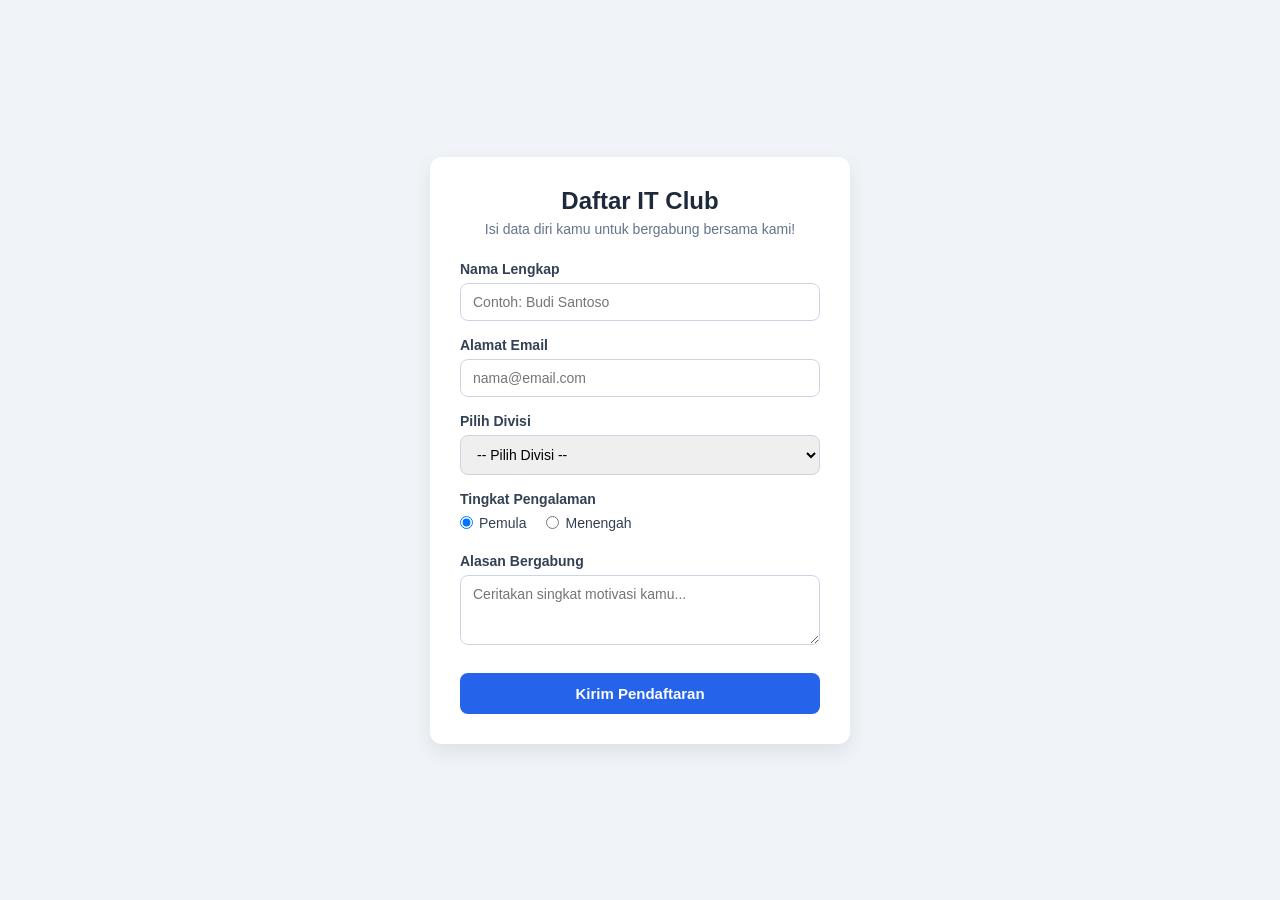
==== index.html @ fa29922c "feat: pertemuan 3 it club-css" ====
<!DOCTYPE html>
<html lang="id">
<head>
  <meta charset="UTF-8">
  <meta name="viewport" content="width=device-width, initial-scale=1.0">
  <title>Pendaftaran IT Club</title>
  <!-- Menghubungkan file HTML dengan file CSS -->
  <link rel="stylesheet" href="style.css">
</head>
<body>

  <!-- Pembungkus utama (Card) -->
  <div class="form-card">
    <h2>Daftar IT Club</h2>
    <p class="subtitle">Isi data diri kamu untuk bergabung bersama kami!</p>

    <form action="#" method="POST">
      
      <!-- Input Teks: Nama Lengkap -->
      <div class="form-group">
        <label for="nama">Nama Lengkap</label>
        <input type="text" id="nama" name="nama" placeholder="Contoh: Budi Santoso" required>
      </div>

      <!-- Input Email -->
      <div class="form-group">
        <label for="email">Alamat Email</label>
        <input type="email" id="email" name="email" placeholder="nama@email.com" required>
      </div>

      <!-- Dropdown (Select): Pilihan Divisi -->
      <div class="form-group">
        <label for="divisi">Pilih Divisi</label>
        <select id="divisi" name="divisi" required>
          <option value="">-- Pilih Divisi --</option>
          <option value="web">Web Development</option>
          <option value="design">UI/UX Design</option>
          <option value="game">Game Development</option>
        </select>
      </div>

      <!-- Radio Button: Tingkat Pengalaman -->
      <div class="form-group">
        <label>Tingkat Pengalaman</label>
        <div class="radio-group">
          <label class="radio-label">
            <input type="radio" name="level" value="pemula" checked> Pemula
          </label>
          <label class="radio-label">
            <input type="radio" name="level" value="menengah"> Menengah
          </label>
        </div>
      </div>

      <!-- Textarea: Alasan Bergabung -->
      <div class="form-group">
        <label for="alasan">Alasan Bergabung</label>
        <textarea id="alasan" name="alasan" rows="3" placeholder="Ceritakan singkat motivasi kamu..."></textarea>
      </div>

      <!-- Tombol Submit -->
      <button type="submit" class="btn-submit">Kirim Pendaftaran</button>

    </form>
  </div>

</body>
</html>
---- style.css ----
/* =========================================
   1. CSS RESET & BOX SIZING
   Agar ukuran elemen tidak melebar saat diberi padding
   ========================================= */
* {
  box-sizing: border-box;  
  margin: 0;
  padding: 0;
}

/* =========================================
   2. MENGATUR LATAR & MENENGAHKAN FORM (FLEXBOX)
   ========================================= */
body {
  font-family: 'Segoe UI', Tahoma, Geneva, Verdana, sans-serif;
  background-color: #f0f4f8; /* Warna latar abu-abu kebiruan lembut */
  color: #333333;
  
  /* Trik membuat form berada tepat di tengah layar */
  display: flex;
  justify-content: center;
  align-items: center;
  min-height: 100vh;
  padding: 20px;
}

/* =========================================
   3. DESAIN KARTU FORM (CARD)
   ========================================= */
.form-card {
  background-color: #ffffff;
  width: 100%;
  max-width: 420px; /* Lebar maksimal kartu */
  padding: 30px; /* Ruang di dalam kartu */
  border-radius: 12px; /* Membuat sudut kartu melengkung */
  box-shadow: 0 8px 20px rgba(0, 0, 0, 0.08); /* Efek bayangan lembut */
}

.form-card h2 {
  text-align: center;
  color: #1e293b;
  margin-bottom: 6px;
}

.subtitle {
  text-align: center;
  font-size: 14px;
  color: #64748b;
  margin-bottom: 24px; /* Jarak antara subjudul dan input pertama */
}

/* =========================================
   4. MENGATUR JARAK ANTAR BARIS INPUT
   ========================================= */
.form-group {
  margin-bottom: 16px; /* Jarak bawah antar kelompok input */
}

label {
  display: block; /* Agar label berada di baris tersendiri di atas input */
  font-size: 14px;
  font-weight: 600;
  margin-bottom: 6px;
  color: #334155;
}

/* =========================================
   5. STYLING KOLOM INPUT, SELECT, & TEXTAREA
   ========================================= */
input[type="text"],
input[type="email"],
select,
textarea {
  width: 100%; /* Memenuhi lebar kartu */
  padding: 10px 12px; /* Ruang di dalam kotak input */
  border: 1.5px solid #cbd5e1; /* Garis tepi abu-abu */
  border-radius: 8px; /* Sudut input melengkung */
  font-size: 14px;
  font-family: inherit;
  transition: border-color 0.2s, box-shadow 0.2s; /* Animasi halus */
}

/* Efek saat kolom input diklik / sedang diketik (:focus) */
input[type="text"]:focus,
input[type="email"]:focus,
select:focus,
textarea:focus {
  outline: none; /* Menghilangkan garis bawaan browser */
  border-color: #2563eb; /* Garis berubah menjadi biru */
  box-shadow: 0 0 0 3px rgba(37, 99, 235, 0.15); /* Efek cahaya biru di luar garis */
}

/* Mengatur tampilan Radio Button agar berjejer ke samping */
.radio-group {
  display: flex;
  gap: 20px; /* Jarak antar pilihan radio */
  margin-top: 8px;
}

.radio-label {
  font-weight: normal;
  display: flex;
  align-items: center;
  gap: 6px;
  cursor: pointer;
}

/* =========================================
   6. STYLING TOMBOL SUBMIT
   ========================================= */
.btn-submit {
  width: 100%;
  padding: 12px;
  background-color: #2563eb; /* Warna biru utama */
  color: #ffffff; /* Teks putih */
  border: none;
  border-radius: 8px;
  font-size: 15px;
  font-weight: 600;
  cursor: pointer; /* Mengubah kursor jadi gambar tangan saat disentuh */
  margin-top: 8px;
  transition: background-color 0.2s;
}

/* Efek saat tombol disentuh kursor mouse (:hover) */
.btn-submit:hover {
  background-color: #1d4ed8; /* Biru yang lebih gelap */
}
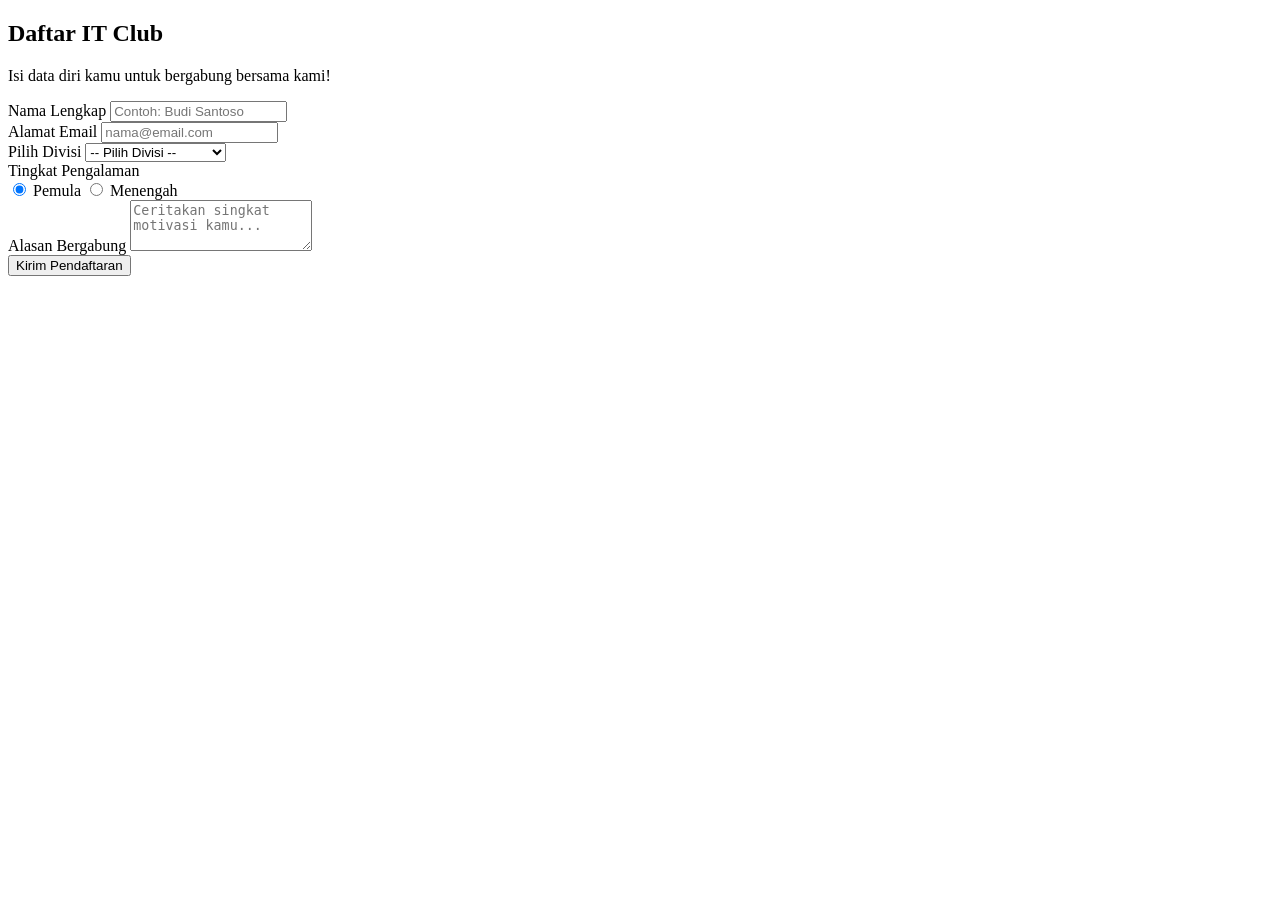
==== commit c51887ec: "Update index.html" ====
--- a/index.html
+++ b/index.html
@@ -5,7 +5,7 @@
   <meta name="viewport" content="width=device-width, initial-scale=1.0">
   <title>Pendaftaran IT Club</title>
   <!-- Menghubungkan file HTML dengan file CSS -->
-  <link rel="stylesheet" href="style.css">
+  <link rel="stylesheet" href="task.css">
 </head>
 <body>
 
@@ -65,4 +65,4 @@
   </div>
 
 </body>
-</html>+</html>
--- a/task.css
+++ b/task.css
@@ -0,0 +1,218 @@
+/* ==========================================================================
+   LEMBAR KERJA PRAKTIKUM IT CLUB: STYLING FORM DENGAN CSS
+   Petunjuk: Tuliskan kode CSS yang tepat sesuai instruksi di setiap nomor!
+   ========================================================================== */
+
+
+/* =========================================
+   BAGIAN 1: CSS RESET & BOX SIZING
+   ========================================= */
+
+/* 1. Buat universal selector (tanda bintang) untuk memilih seluruh elemen HTML
+
+  /* 2. Atur box-sizing menjadi border-box agar ukuran elemen tidak melebar saat diberi padding */
+
+  /* 3. Hapus seluruh jarak luar (margin) bawaan browser menjadi 0 */
+
+  /* 4. Hapus seluruh ruang dalam (padding) bawaan browser menjadi 0 */
+
+/* 5. Tutup kurung kurawal untuk universal selector */
+
+
+
+
+/* =========================================
+   BAGIAN 2: MENGATUR LATAR & MENENGAHKAN FORM
+   ========================================= */
+
+/* 6. Buat element selector untuk mengatur bagian body
+
+  /* 7. Ubah jenis huruf  menjadi 'Segoe UI', dengan cadangan Tahoma, Geneva, Verdana, sans-serif */
+
+  /* 8. Beri warna latar belakang  abu-abu kebiruan lembut: #f0f4f8 */
+
+  /* 9. Ubah warna teks utama  menjadi abu-abu gelap: #333333 */
+
+  /* 10. Aktifkan mode Flexbox  agar posisi kartu form mudah diatur */
+
+  /* 11. Tengahkan kartu form secara horizontal/kiri-kanan (justify)  */
+
+  /* 12. Tengahkan kartu form secara vertikal/atas-bawah (align) */
+
+  /* 13. Atur tinggi minimal  sebesar 100vh agar memenuhi tinggi layar */
+
+  /* 14. Beri ruang dalam sebesar 20px agar kartu tidak menempel ke tepi layar */
+
+/*15. Tutup kurung kurawal untuk body
+
+
+
+/* =========================================
+   BAGIAN 3: DESAIN KARTU FORM (CARD) & JUDUL
+   ========================================= */
+
+/* 16. Buat class selector untuk .form-card
+
+  /* 17. Beri warna latar belakang putih bersih: #ffffff */
+
+  /* 18. Atur lebar  kartu menjadi 100% */
+
+  /* 19. Batasi lebar maksimal kartu sebesar 420px */
+
+  /* 20. Beri ruang dalam sebesar 30px */
+
+  /* 21. Buat keempat sudut kartu melengkung  sebesar 12px */
+
+  /* 22. Tambahkan efek bayangan (box) dengan nilai: 0 8px 20px rgba(0, 0, 0, 0.08) */
+
+/*23 Tutup kurung kurawal untuk .form-card
+
+
+/* 24. Buat selector untuk memilih elemen h2 yang berada di dalam .form-card
+
+  /* 25. Buat posisi teks judul menjadi rata tengah  */
+
+  /* 26. Beri warna teks biru tua gelap: #1e293b */
+
+  /* 27. Beri jarak luar bawah  sebesar 6px */
+
+/* 28. Tutup kurung kurawal untuk .form-card h2 */
+
+
+/* 29. Buat class selector untuk .subtitle
+
+  /* 30. Buat posisi teks subjudul menjadi rata tengah */
+
+  /* 31. Atur ukuran huruf  menjadi 14px */
+
+  /* 32. Beri warna teks abu-abu redup: #64748b */
+
+  /* 33. Beri jarak luar bawah sebesar 24px */
+
+/* 34. Tutup kurung kurawal untuk .subtitle */
+
+
+
+/* =========================================
+   BAGIAN 4: MENGATUR JARAK BARIS & LABEL
+   ========================================= */
+
+/* 35. Buat class selector untuk .form-group
+
+  /* 36. Beri jarak luar bawah sebesar 16px agar antar kolom input tidak menempel */
+
+
+
+
+/* 38. Buat element selector untuk label
+
+  /* 39. Ubah sifat tampilan/display  menjadi block agar label berada di baris tersendiri di atas input */
+
+  /* 40. Atur ukuran huruf menjadi 14px */
+
+  /* 41. Buat ketebalan huruf  sedikit tebal dengan nilai 600 */
+
+  /* 42. Beri jarak luar bawah sebesar 6px */
+
+  /* 43. Ubah warna teks label menjadi #334155 */
+
+
+
+
+
+/* =========================================
+   BAGIAN 5: STYLING KOLOM INPUT & EFEK FOCUS
+   ========================================= */
+
+/* 45. Buat group selector untuk memilih: input[type="text"], input[type="email"], select, dan textarea */
+
+  /* 46. Buat lebar  seluruh kolom input menjadi 100% */
+
+  /* 47. Beri ruang dalam atas-bawah 10px dan kiri-kanan 12px (tulis: 10px 12px) */
+
+  /* 48. Buat garis tepi  dengan ketebalan 1.5px, jenis garis solid, dan warna #cbd5e1 */
+
+  /* 49. Buat sudut kotak input melengkung  sebesar 8px */
+
+  /* 50. Atur ukuran huruf di dalam kotak input menjadi 14px */
+
+  /* 51. Atur font-family menjadi inherit agar mengikuti jenis huruf dari body */
+
+  /* 52. Tambahkan efek animasi transisi  dengan nilai: border-color 0.2s, box-shadow 0.2s */
+
+
+
+
+/* 54. Buat group selector yang sama seperti nomor 45, tetapi tambahkan :focus di akhir tiap elemen (contoh: select:focus) */
+
+  /* 55. Hilangkan garis hitam bawaan browser saat input diklik (atur outline menjadi none) */
+
+  /* 56. Ubah warna garis tepi  menjadi biru #2563eb saat kolom aktif diketik */
+
+  /* 57. Tambahkan efek cahaya/box shadow di luar garis  dengan nilai: 0 0 0 3px rgba(37, 99, 235, 0.15) */
+
+/* 58. Tutup kurung kurawal untuk selector :focus */
+
+
+
+/* =========================================
+   BAGIAN 6: RADIO BUTTON & TOMBOL SUBMIT
+   ========================================= */
+
+/* 59. Buat class selector untuk .radio-group
+
+  /* 60. Gunakan display flex agar pilihan radio berjejer ke samping */
+
+  /* 61. Beri jarak antar pilihan  sebesar 20px */
+
+  /* 62. Beri jarak luar atas  sebesar 8px */
+
+/* 63. Tutup kurung kurawal untuk .radio-group */
+
+
+/* 64. Buat class selector untuk .radio-label
+
+  /* 65. Kembalikan ketebalan huruf  menjadi normal */
+
+  /* 66. Gunakan display flex agar bulatan radio dan teks mudah disejajarkan */
+
+  /* 67. Sejajarkan bulatan radio dan teks secara vertikal di tengah  */
+
+  /* 68. Beri jarak sebesar 6px antara bulatan radio dan teks */
+
+  /* 69. Ubah bentuk kursor mouse  menjadi pointer */
+
+
+
+
+/* 71. Buat class selector untuk tombol .btn-submit
+
+  /* 72. Atur lebar tombol menjadi 100% */
+
+  /* 73. Beri ruang dalam  sebesar 12px */
+
+  /* 74. Beri warna latar belakang biru utama: #2563eb */
+
+  /* 75. Beri warna teks putih: #ffffff */
+
+  /* 76. Hilangkan garis tepi bawaan tombol  */
+
+  /* 77. Buat sudut tombol melengkung  sebesar 8px */
+
+  /* 78. Atur ukuran huruf menjadi 15px */
+
+  /* 79. Atur ketebalan huruf  menjadi 600 */
+
+  /* 80. Ubah bentuk kursor mouse menjadi pointer saat menyentuh tombol */
+
+  /* 81. Beri jarak luar atas sebesar 8px */
+
+  /* 82. Tambahkan efek transisi untuk perubahan background-color selama 0.2s */
+
+
+
+
+/* 84. Buat selector .btn-submit dengan tambahan pseudo-class :hover
+
+  /* 85. Ubah warna latar belakang  tombol menjadi biru yang lebih gelap: #1d4ed8 */
+
